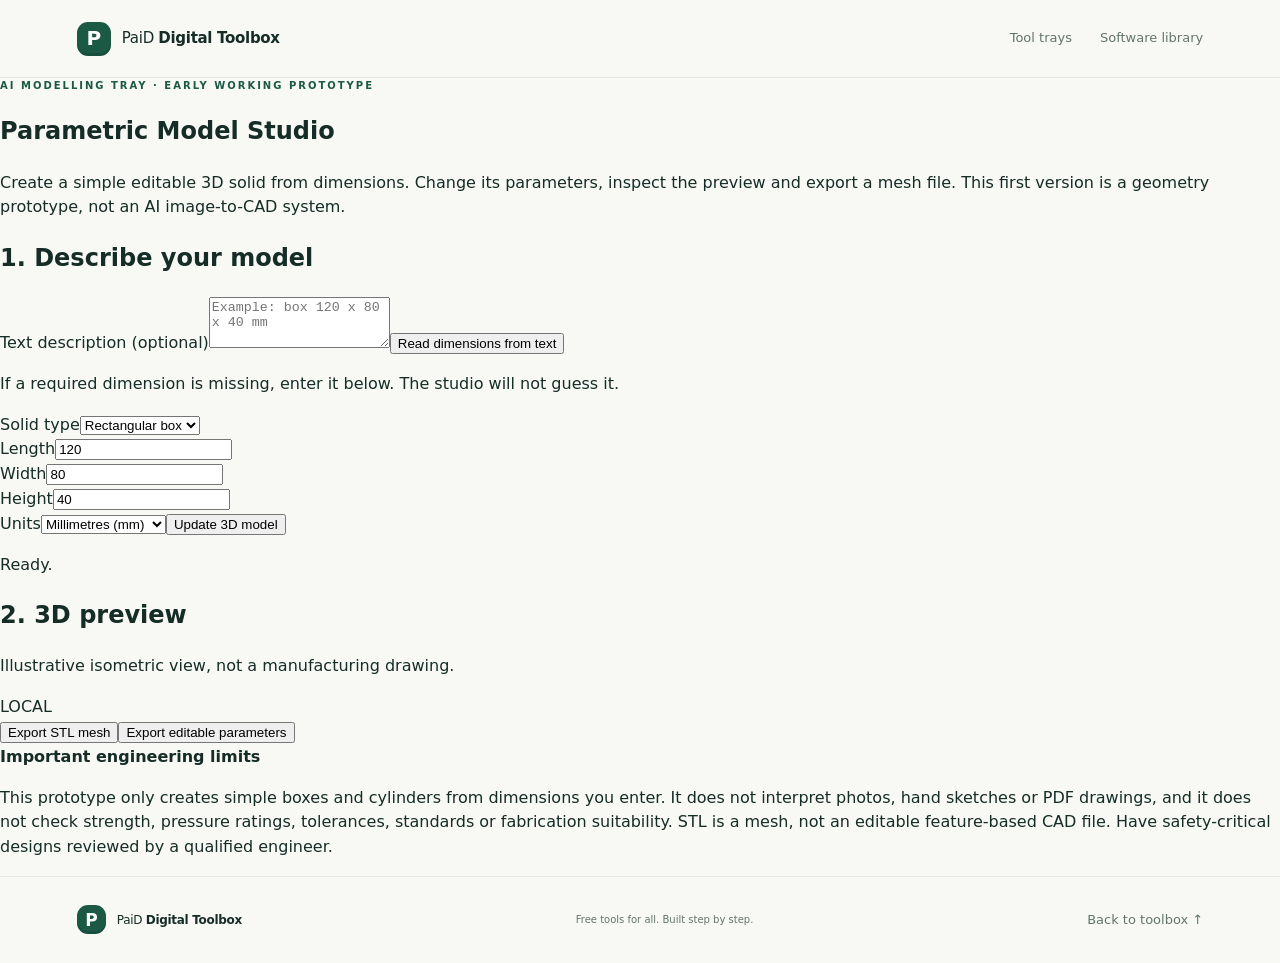
==== modeller.html @ 92340f80 "Add Parametric Model Studio page" ====
<!doctype html>
<html lang="en"><head><meta charset="utf-8"><meta name="viewport" content="width=device-width,initial-scale=1"><meta name="theme-color" content="#102b25"><title>Parametric Model Studio | PaiD Digital Toolbox</title><link rel="stylesheet" href="./styles.css"><link rel="stylesheet" href="./modeller.css"><script src="./modeller.js" defer></script></head>
<body><header class="site-header"><a class="brand" href="./index.html"><span class="brand-mark">P</span><span>PaiD <b>Digital Toolbox</b></span></a><nav><a href="./index.html#toolbox">Tool trays</a><a href="./software-library.html">Software library</a></nav></header>
<main class="model-page"><section class="model-intro"><p class="eyebrow">AI MODELLING TRAY · EARLY WORKING PROTOTYPE</p><h1>Parametric Model Studio</h1><p>Create a simple editable 3D solid from dimensions. Change its parameters, inspect the preview and export a mesh file. This first version is a geometry prototype, not an AI image-to-CAD system.</p></section>
<div class="model-layout"><section class="model-panel"><h2>1. Describe your model</h2><label for="description">Text description (optional)</label><textarea id="description" rows="3" placeholder="Example: box 120 x 80 x 40 mm"></textarea><button type="button" class="model-secondary" id="interpret">Read dimensions from text</button><p class="model-hint" id="interpret-status" aria-live="polite">If a required dimension is missing, enter it below. The studio will not guess it.</p>
<label for="shape">Solid type</label><select id="shape"><option value="box">Rectangular box</option><option value="cylinder">Cylinder</option></select>
<div id="box-fields" class="dimension-grid"><div><label for="length">Length</label><input id="length" type="number" min="0.01" step="any" value="120"></div><div><label for="width">Width</label><input id="width" type="number" min="0.01" step="any" value="80"></div><div><label for="height">Height</label><input id="height" type="number" min="0.01" step="any" value="40"></div></div>
<div id="cylinder-fields" class="dimension-grid" hidden><div><label for="diameter">Diameter</label><input id="diameter" type="number" min="0.01" step="any" value="60"></div><div><label for="cyl-height">Height</label><input id="cyl-height" type="number" min="0.01" step="any" value="100"></div></div>
<label for="units">Units</label><select id="units"><option value="mm">Millimetres (mm)</option><option value="cm">Centimetres (cm)</option><option value="m">Metres (m)</option></select><button type="button" class="model-primary" id="update-model">Update 3D model</button><p class="model-status" id="model-status" role="status">Ready.</p></section>
<section class="model-panel preview-panel"><div class="preview-heading"><div><h2>2. 3D preview</h2><p>Illustrative isometric view, not a manufacturing drawing.</p></div><span class="model-tag">LOCAL</span></div><div id="model-preview" class="model-preview" role="img" aria-label="Isometric preview of the generated solid"></div><div class="model-metrics" id="model-metrics"></div><div class="export-row"><button type="button" class="model-primary" id="export-stl">Export STL mesh</button><button type="button" class="model-secondary" id="export-json">Export editable parameters</button></div></section></div>
<section class="model-warning"><strong>Important engineering limits</strong><p>This prototype only creates simple boxes and cylinders from dimensions you enter. It does not interpret photos, hand sketches or PDF drawings, and it does not check strength, pressure ratings, tolerances, standards or fabrication suitability. STL is a mesh, not an editable feature-based CAD file. Have safety-critical designs reviewed by a qualified engineer.</p></section></main>
<footer class="site-footer"><a class="brand footer-brand" href="./index.html"><span class="brand-mark">P</span><span>PaiD <b>Digital Toolbox</b></span></a><p>Free tools for all. Built step by step.</p><a href="./index.html">Back to toolbox ↑</a></footer></body></html>
---- styles.css ----
:root{--ink:#152c27;--muted:#65736e;--green:#1b5945;--mint:#eaf4ed;--paper:#f8f9f5;--line:#e1e7df;--white:#fff;--gold:#f2c56c;--shadow:0 16px 40px rgba(22,50,39,.07)}*{box-sizing:border-box}html{scroll-behavior:smooth;scroll-padding-top:90px}body{margin:0;background:var(--paper);color:var(--ink);font-family:Inter,ui-sans-serif,system-ui,-apple-system,BlinkMacSystemFont,"Segoe UI",sans-serif;line-height:1.55}a{color:inherit}.site-header{height:78px;padding:0 clamp(20px,6vw,88px);display:flex;align-items:center;justify-content:space-between;background:rgba(248,249,245,.95);border-bottom:1px solid var(--line);position:sticky;top:0;z-index:5;backdrop-filter:blur(12px)}.brand{display:inline-flex;gap:11px;align-items:center;text-decoration:none;font-size:15px;letter-spacing:-.3px}.brand b{font-weight:750}.brand-mark{width:34px;height:34px;border-radius:11px;background:var(--green);color:#fff;display:grid;place-items:center;font-weight:850;font-size:20px;box-shadow:inset 0 -3px 0 rgba(0,0,0,.12)}nav{display:flex;gap:28px}nav a,.site-footer>a:last-child{font-size:13px;color:var(--muted);text-decoration:none}nav a:hover,.site-footer>a:last-child:hover{color:var(--green)}.hero{padding:clamp(60px,8vw,110px) clamp(20px,10vw,150px);display:grid;grid-template-columns:1.15fr .85fr;gap:clamp(36px,8vw,100px);align-items:center;background:radial-gradient(ellipse at 90% 10%,#e5eee3 0,transparent 40%),var(--paper)}.eyebrow{font-size:10px;font-weight:800;letter-spacing:2px;color:var(--green);margin:0 0 16px}.hero h1{font-size:clamp(38px,5.6vw,68px);line-height:1.05;letter-spacing:-3px;margin:0 0 22px;font-weight:780}.hero h1 span,.about-section h2 span{color:#648275}.hero-intro{font-size:16px;color:var(--muted);max-width:490px;line-height:1.8;margin-bottom:28px}.primary-button{display:inline-flex;gap:26px;align-items:center;background:var(--green);color:#fff;text-decoration:none;border-radius:8px;padding:14px 18px;font-size:13px;font-weight:700;box-shadow:0 8px 18px #1b594525}.primary-button:hover{background:#124333;transform:translateY(-1px)}.small-note{font-size:11px;color:var(--muted);margin-top:16px}.hero-panel{min-height:330px;background:#173a2f;color:#fff;border-radius:18px;padding:28px;position:relative;overflow:hidden;box-shadow:var(--shadow)}.hero-panel:after{content:"";position:absolute;width:230px;height:230px;border:1px solid #ffffff20;border-radius:50%;right:-65px;top:25px;box-shadow:0 0 0 30px #ffffff08,0 0 0 60px #ffffff05}.panel-top{font-size:9px;letter-spacing:1.8px;color:#b7d5c6;display:flex;align-items:center;gap:8px}.status-dot{height:6px;width:6px;border-radius:50%;background:#a4d6a7}.panel-symbol{font-size:72px;line-height:1;font-weight:850;margin:43px 0 22px;position:relative;z-index:1}.panel-symbol span{color:var(--gold);font-size:30px;vertical-align:top}.panel-title{font-size:22px;line-height:1.25;letter-spacing:-.7px;font-weight:650;position:relative;z-index:1}.panel-tags{display:flex;flex-wrap:wrap;gap:7px;margin-top:22px;position:relative;z-index:1}.panel-tags span{font-size:10px;border:1px solid #ffffff35;border-radius:100px;padding:5px 9px;color:#d6e7de}.panel-line{height:1px;background:#ffffff25;margin:22px 0 12px}.panel-foot{font-size:10px;color:#c2d5cc;margin:0}.trust-strip{display:flex;justify-content:center;gap:clamp(25px,8vw,115px);padding:24px 20px;border-block:1px solid var(--line);background:#fff}.trust-strip div{display:flex;align-items:center;gap:12px}.trust-strip strong{font-size:11px;color:#759486}.trust-strip span{font-size:12px;font-weight:650}.section,.calculator-section{padding:85px clamp(20px,9vw,130px)}.section-heading{display:flex;justify-content:space-between;align-items:end;gap:28px;margin-bottom:28px}.section-heading h2,.about-section h2{font-size:clamp(29px,3.5vw,42px);letter-spacing:-1.5px;line-height:1.12;margin:0}.section-heading>p{font-size:12px;max-width:350px;color:var(--muted);margin:0 0 3px}.search-box{display:flex;align-items:center;gap:12px;background:#fff;border:1px solid var(--line);border-radius:9px;padding:0 14px;height:52px;max-width:100%;box-shadow:0 3px 12px #172f2410}.search-box>span{font-size:24px;color:#6b8578}.search-box input{border:0;outline:0;background:transparent;flex:1;min-width:0;font:inherit;font-size:13px;color:var(--ink)}kbd{font-size:11px;color:#87928c;border:1px solid var(--line);border-radius:4px;padding:2px 6px}.filter-row{display:flex;gap:8px;flex-wrap:wrap;margin:18px 0 25px}.filter-chip{font:inherit;font-size:11px;border:1px solid var(--line);background:#fff;color:var(--muted);border-radius:100px;padding:8px 14px;cursor:pointer}.filter-chip:hover,.filter-chip.active{background:var(--green);border-color:var(--green);color:#fff}.tool-grid{display:grid;grid-template-columns:repeat(3,minmax(0,1fr));gap:15px}.tool-card{background:#fff;border:1px solid var(--line);border-radius:12px;padding:22px;min-height:250px;display:flex;flex-direction:column;transition:transform .2s,box-shadow .2s}.tool-card:hover{transform:translateY(-3px);box-shadow:var(--shadow)}.tool-icon{width:42px;height:42px;display:grid;place-items:center;border-radius:11px;font-size:14px;font-weight:800;margin-bottom:20px}.green{background:#e5f3e9;color:#276345}.yellow{background:#fff1cf;color:#90631b}.purple{background:#eee8fb;color:#7353a3}.blue{background:#e5effb;color:#32689c}.orange{background:#fbe9db;color:#a15c26}.pink{background:#fae7ee;color:#a6486c}.card-label{font-size:9px;letter-spacing:1.5px;color:#829187;font-weight:800;margin:0 0 7px}.tool-card h3{font-size:17px;letter-spacing:-.4px;margin:0 0 7px}.tool-card>p:not(.card-label){font-size:12px;color:var(--muted);line-height:1.7;margin:0 0 19px}.tool-card>a{font-size:11px;color:var(--green);font-weight:750;text-decoration:none;margin-top:auto}.tool-card>a span{margin-left:4px}.empty-state{padding:25px;text-align:center;color:var(--muted);font-size:13px}.disclaimer{font-size:10px;color:#849087;margin-top:22px}.calculator-section{background:#eef3ed}.calculator-grid{display:grid;grid-template-columns:1fr 1fr;gap:18px}.calculator-card{padding:26px;background:#fff;border:1px solid #dfe7de;border-radius:12px}.calc-heading{display:flex;gap:12px;align-items:center;margin-bottom:22px}.calc-number{font-size:11px;color:#6f927f;background:#eaf3eb;padding:6px 8px;border-radius:6px}.calc-heading h3{font-size:17px;margin:0}.calculator-card label{display:block;font-size:11px;font-weight:650;color:#637169;margin:13px 0 7px}.calculator-card input,.calculator-card select{width:100%;border:1px solid #dce4dc;border-radius:7px;background:#fff;padding:11px 10px;font:inherit;font-size:12px;color:var(--ink);min-width:0}.form-row{display:grid;grid-template-columns:1fr auto 1fr;gap:9px;align-items:end}.swap-button{height:39px;width:36px;border:1px solid var(--line);border-radius:7px;background:#f7faf6;color:var(--green);cursor:pointer;font-size:18px;margin-bottom:0}.result-box{margin-top:22px;background:#f0f6f0;border-radius:8px;padding:15px 16px;display:flex;flex-direction:column;gap:4px}.result-box>span{font-size:9px;letter-spacing:1.5px;color:#718479;font-weight:800}.result-box output{font-size:25px;letter-spacing:-.7px;font-weight:750;color:#205640;overflow-wrap:anywhere}.about-section{padding:75px clamp(20px,10vw,150px);display:grid;grid-template-columns:1fr 1fr;gap:60px;background:#fff}.about-section h2{font-size:clamp(28px,3.4vw,40px)}.about-section>div:last-child{max-width:510px}.about-section>div:last-child p{font-size:13px;color:var(--muted);line-height:1.9;margin-top:0}.site-footer{padding:25px clamp(20px,6vw,88px);display:flex;align-items:center;justify-content:space-between;gap:15px;border-top:1px solid var(--line)}.footer-brand{font-size:12px}.footer-brand .brand-mark{width:29px;height:29px;font-size:17px}.site-footer p{font-size:10px;color:var(--muted)}@media(max-width:850px){.hero{grid-template-columns:1fr 0.8fr;padding-inline:6vw;gap:35px}.hero h1{font-size:clamp(36px,6vw,52px)}.section,.calculator-section{padding-block:65px}.tool-grid{grid-template-columns:repeat(2,minmax(0,1fr))}.about-section{gap:30px;padding-block:60px}}@media(max-width:600px){.site-header{height:66px;padding-inline:18px}nav{gap:13px}nav a{font-size:11px}.brand{font-size:12px;gap:7px}.brand-mark{width:30px;height:30px}.hero{grid-template-columns:1fr;padding:52px 22px 45px;gap:32px}.hero h1{font-size:43px;letter-spacing:-2px}.hero-intro{font-size:14px}.hero-panel{min-height:290px}.panel-symbol{margin-top:32px}.trust-strip{justify-content:flex-start;overflow-x:auto;gap:25px;padding:18px 22px}.trust-strip div{flex:0 0 auto}.section,.calculator-section{padding:55px 20px}.section-heading{display:block}.section-heading>p{margin-top:12px}.tool-grid{grid-template-columns:1fr}.tool-card{min-height:220px}.calculator-grid{grid-template-columns:1fr}.calculator-card{padding:20px}.about-section{grid-template-columns:1fr;gap:24px;padding:55px 22px}.site-footer{flex-wrap:wrap;padding:20px}.site-footer p{order:3;width:100%;margin:0}.site-footer>a:last-child{font-size:11px}}@media(prefers-reduced-motion:reduce){html{scroll-behavior:auto}*,*:before,*:after{transition:none!important}}
/* PDF-to-DXF beta converter */
.converter-section{padding:80px clamp(20px,6vw,88px);background:#f6f8f5;border-top:1px solid var(--line);border-bottom:1px solid var(--line)}
.converter-card{max-width:850px;margin:0 auto;background:#fff;border:1px solid var(--line);border-radius:18px;padding:clamp(20px,4vw,36px);box-shadow:0 12px 35px rgba(16,43,37,.06)}
.upload-zone{display:flex;min-height:170px;flex-direction:column;align-items:center;justify-content:center;gap:10px;text-align:center;border:2px dashed #b7c9c0;border-radius:14px;background:#fbfdfb;cursor:pointer;padding:24px}
.upload-zone:hover{border-color:var(--green,#1d6a50);background:#f5faf6}
.upload-symbol{display:grid;place-items:center;width:44px;height:44px;border-radius:50%;background:#e5f1e9;color:#175b42;font-size:25px}
.upload-zone strong{font-size:17px;color:var(--ink)}
.upload-zone span:last-child{font-size:12px;color:var(--muted)}
.visually-hidden{position:absolute!important;width:1px!important;height:1px!important;padding:0!important;margin:-1px!important;overflow:hidden!important;clip:rect(0,0,0,0)!important;white-space:nowrap!important;border:0!important}
.converter-actions{display:flex;align-items:center;justify-content:space-between;gap:18px;margin-top:22px;flex-wrap:wrap}
.checkbox-label{display:flex;align-items:center;gap:9px;font-size:13px;color:var(--muted)}
.checkbox-label input{width:17px;height:17px}
.converter-actions .primary-button{border:0;cursor:pointer;font:inherit}
.converter-actions .primary-button:disabled{opacity:.45;cursor:not-allowed}
.converter-status{margin:20px 0 0;padding:13px 15px;background:#f4f6f4;border-radius:10px;font-size:13px;line-height:1.6;color:var(--ink);overflow-wrap:anywhere}
.converter-status[data-state="error"]{background:#fff1ef;color:#8d281d}
.converter-status[data-state="success"]{background:#eaf6ed;color:#1d5b34}
.converter-notes{margin-top:20px;font-size:12px;line-height:1.75;color:var(--muted)}
.converter-notes p{margin:8px 0}
.converter-notes strong{color:var(--ink)}
@media(max-width:600px){.converter-section{padding:55px 20px}.converter-actions{align-items:stretch;flex-direction:column}.converter-actions .primary-button{width:100%;text-align:center;justify-content:center}}

/* Offline app and software library */
.offline-section{padding:80px clamp(20px,6vw,88px);background:#f1f6f1;border-top:1px solid var(--line)}
.offline-grid{display:grid;grid-template-columns:repeat(3,minmax(0,1fr));gap:18px}
.offline-card{background:#fff;border:1px solid var(--line);border-radius:16px;padding:24px;min-height:260px}
.offline-card-icon{display:grid;place-items:center;width:42px;height:42px;border-radius:12px;background:var(--mint);color:var(--green);font-size:24px}
.offline-card h3{font-size:18px;margin:18px 0 10px}
.offline-card p{font-size:13px;line-height:1.75;color:var(--muted)}
.text-link{display:inline-block;margin-top:8px;color:var(--green);font-weight:700;font-size:13px;text-decoration:underline;text-underline-offset:3px}
@media(max-width:800px){.offline-grid{grid-template-columns:1fr 1fr}}
@media(max-width:600px){.offline-section{padding:55px 20px}.offline-grid{grid-template-columns:1fr}.offline-card{min-height:0}}

/* Tool trays: grouped workspaces for easier browsing */
.tool-trays{display:grid;gap:28px}.tool-tray{background:#f4f7f3;border:1px solid var(--line);border-radius:16px;padding:20px}.tool-tray[hidden]{display:none}.tool-tray-heading{display:flex;align-items:flex-start;justify-content:space-between;gap:18px;margin-bottom:16px}.tool-tray-heading h3{font-size:18px;letter-spacing:-.3px;margin:0;color:var(--ink)}.tool-tray-heading p{font-size:11px;line-height:1.6;color:var(--muted);margin:2px 0 0;max-width:390px}.tool-tray-grid{display:grid;grid-template-columns:repeat(3,minmax(0,1fr));gap:14px}.tool-tray-grid .tool-card{min-height:220px}@media(max-width:850px){.tool-tray-grid{grid-template-columns:repeat(2,minmax(0,1fr))}}@media(max-width:600px){.tool-tray{padding:14px}.tool-tray-heading{display:block}.tool-tray-heading p{margin-top:6px}.tool-tray-grid{grid-template-columns:1fr}.tool-tray-grid .tool-card{min-height:190px}}


/* Model Studio tray card */
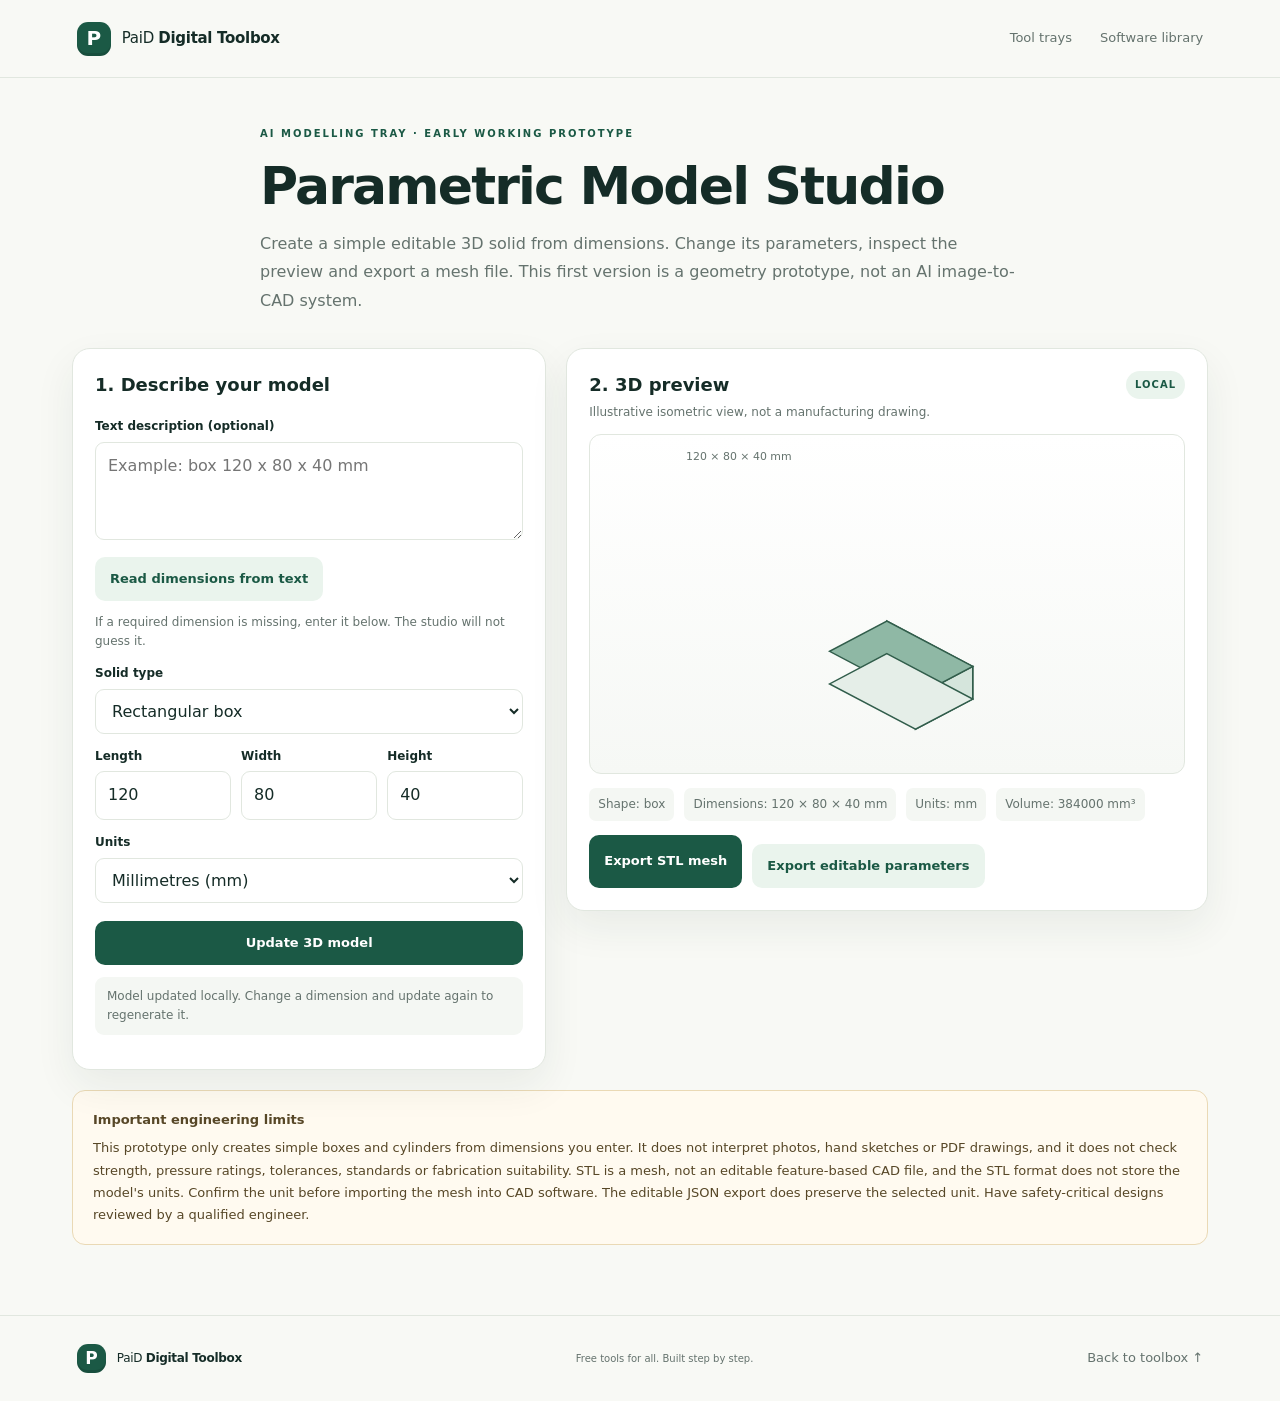
==== commit 2c806dc1: "Clarify STL unit limitation in Model Studio" ====
--- a/modeller.html
+++ b/modeller.html
@@ -8,5 +8,5 @@
 <div id="cylinder-fields" class="dimension-grid" hidden><div><label for="diameter">Diameter</label><input id="diameter" type="number" min="0.01" step="any" value="60"></div><div><label for="cyl-height">Height</label><input id="cyl-height" type="number" min="0.01" step="any" value="100"></div></div>
 <label for="units">Units</label><select id="units"><option value="mm">Millimetres (mm)</option><option value="cm">Centimetres (cm)</option><option value="m">Metres (m)</option></select><button type="button" class="model-primary" id="update-model">Update 3D model</button><p class="model-status" id="model-status" role="status">Ready.</p></section>
 <section class="model-panel preview-panel"><div class="preview-heading"><div><h2>2. 3D preview</h2><p>Illustrative isometric view, not a manufacturing drawing.</p></div><span class="model-tag">LOCAL</span></div><div id="model-preview" class="model-preview" role="img" aria-label="Isometric preview of the generated solid"></div><div class="model-metrics" id="model-metrics"></div><div class="export-row"><button type="button" class="model-primary" id="export-stl">Export STL mesh</button><button type="button" class="model-secondary" id="export-json">Export editable parameters</button></div></section></div>
-<section class="model-warning"><strong>Important engineering limits</strong><p>This prototype only creates simple boxes and cylinders from dimensions you enter. It does not interpret photos, hand sketches or PDF drawings, and it does not check strength, pressure ratings, tolerances, standards or fabrication suitability. STL is a mesh, not an editable feature-based CAD file. Have safety-critical designs reviewed by a qualified engineer.</p></section></main>
+<section class="model-warning"><strong>Important engineering limits</strong><p>This prototype only creates simple boxes and cylinders from dimensions you enter. It does not interpret photos, hand sketches or PDF drawings, and it does not check strength, pressure ratings, tolerances, standards or fabrication suitability. STL is a mesh, not an editable feature-based CAD file, and the STL format does not store the model's units. Confirm the unit before importing the mesh into CAD software. The editable JSON export does preserve the selected unit. Have safety-critical designs reviewed by a qualified engineer.</p></section></main>
 <footer class="site-footer"><a class="brand footer-brand" href="./index.html"><span class="brand-mark">P</span><span>PaiD <b>Digital Toolbox</b></span></a><p>Free tools for all. Built step by step.</p><a href="./index.html">Back to toolbox ↑</a></footer></body></html>
--- a/modeller.css
+++ b/modeller.css
@@ -0,0 +1,2 @@
+.model-page{max-width:1180px;margin:auto;padding:48px 22px 70px}.model-intro{max-width:760px;margin:0 auto 32px}.model-intro h1{font-size:clamp(32px,5vw,52px);letter-spacing:-1.8px;line-height:1.08;margin:0 0 14px}.model-intro>p:last-child{color:var(--muted);line-height:1.8}.model-layout{display:grid;grid-template-columns:minmax(280px,.85fr) minmax(320px,1.15fr);gap:20px;align-items:start}.model-panel{background:#fff;border:1px solid var(--line);border-radius:18px;padding:22px;box-shadow:var(--shadow)}.model-panel h2{font-size:18px;margin:0 0 18px}.model-panel label{display:block;font-size:12px;font-weight:700;margin:13px 0 6px}.model-panel input,.model-panel select,.model-panel textarea{width:100%;padding:11px 12px;border:1px solid var(--line);border-radius:9px;background:#fff;color:var(--ink);font:inherit;min-width:0}.model-panel textarea{resize:vertical}.dimension-grid{display:grid;grid-template-columns:repeat(3,minmax(0,1fr));gap:10px}.model-primary,.model-secondary{border:0;border-radius:10px;padding:12px 15px;font:inherit;font-size:13px;font-weight:750;cursor:pointer}.model-primary{background:var(--green);color:#fff}.model-secondary{background:var(--mint);color:var(--green);margin-top:9px}.model-panel>.model-primary{width:100%;margin-top:18px}.model-hint,.model-status,.preview-heading p{font-size:12px;color:var(--muted);line-height:1.6}.model-status{padding:10px 12px;background:#f4f7f3;border-radius:9px}.preview-heading{display:flex;justify-content:space-between;gap:10px;align-items:start}.preview-heading h2{margin-bottom:4px}.preview-heading p{margin:0 0 12px}.model-tag{font-size:10px;font-weight:800;letter-spacing:1px;background:#eaf4ed;color:var(--green);padding:6px 9px;border-radius:99px}.model-preview{height:340px;border:1px solid var(--line);border-radius:12px;background:linear-gradient(#fff,#f6f8f5);display:grid;place-items:center;overflow:hidden}.model-preview svg{width:100%;height:100%}.model-metrics{display:flex;gap:10px;flex-wrap:wrap;padding:14px 0;font-size:12px;color:var(--muted)}.model-metrics span{background:#f4f7f3;padding:7px 9px;border-radius:7px}.export-row{display:flex;gap:10px;flex-wrap:wrap}.model-warning{margin-top:20px;padding:18px 20px;border:1px solid #ead9b5;background:#fffaf0;border-radius:13px;color:#574727;font-size:13px;line-height:1.7}.model-warning p{margin:6px 0 0}@media(max-width:760px){.site-header nav{gap:12px}.model-page{padding:32px 15px 50px}.model-layout{grid-template-columns:1fr}.model-panel{padding:17px}.model-preview{height:290px}.export-row>*{flex:1}.dimension-grid{gap:8px}}
+.model-panel [hidden]{display:none!important}
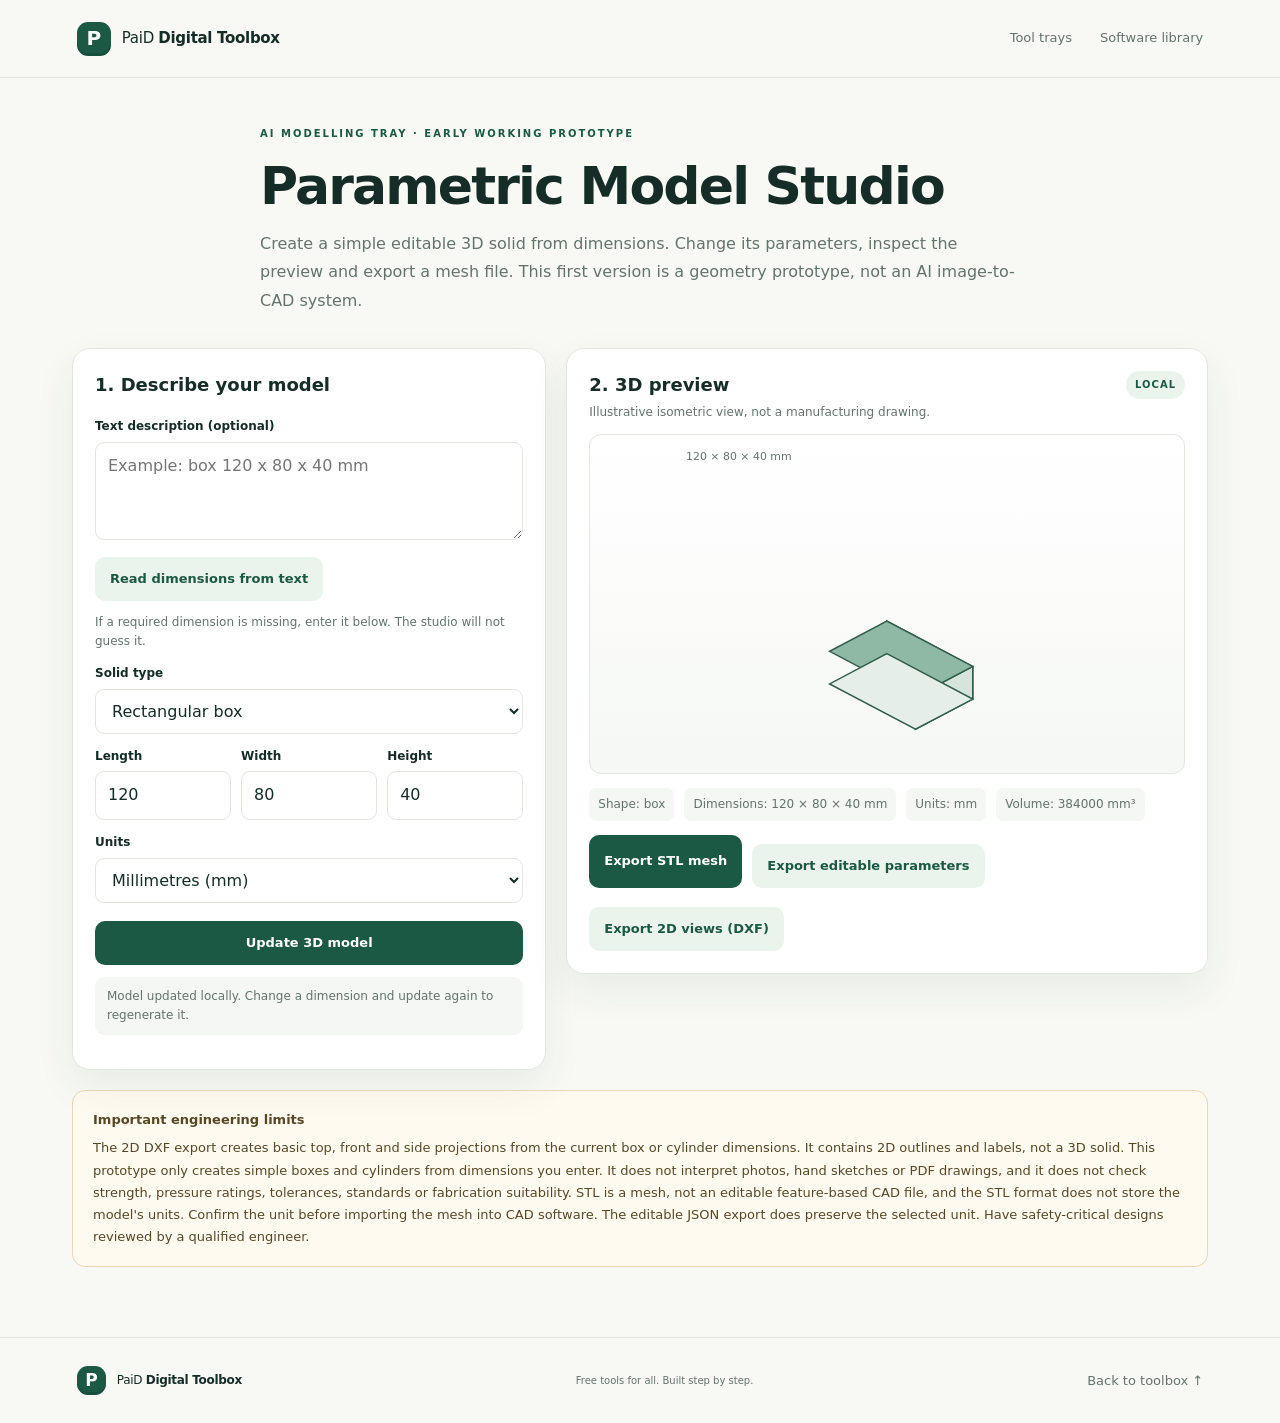
==== commit f58cfc50: "Add 2D projection DXF export to Model Studio" ====
--- a/modeller.html
+++ b/modeller.html
@@ -7,6 +7,6 @@
 <div id="box-fields" class="dimension-grid"><div><label for="length">Length</label><input id="length" type="number" min="0.01" step="any" value="120"></div><div><label for="width">Width</label><input id="width" type="number" min="0.01" step="any" value="80"></div><div><label for="height">Height</label><input id="height" type="number" min="0.01" step="any" value="40"></div></div>
 <div id="cylinder-fields" class="dimension-grid" hidden><div><label for="diameter">Diameter</label><input id="diameter" type="number" min="0.01" step="any" value="60"></div><div><label for="cyl-height">Height</label><input id="cyl-height" type="number" min="0.01" step="any" value="100"></div></div>
 <label for="units">Units</label><select id="units"><option value="mm">Millimetres (mm)</option><option value="cm">Centimetres (cm)</option><option value="m">Metres (m)</option></select><button type="button" class="model-primary" id="update-model">Update 3D model</button><p class="model-status" id="model-status" role="status">Ready.</p></section>
-<section class="model-panel preview-panel"><div class="preview-heading"><div><h2>2. 3D preview</h2><p>Illustrative isometric view, not a manufacturing drawing.</p></div><span class="model-tag">LOCAL</span></div><div id="model-preview" class="model-preview" role="img" aria-label="Isometric preview of the generated solid"></div><div class="model-metrics" id="model-metrics"></div><div class="export-row"><button type="button" class="model-primary" id="export-stl">Export STL mesh</button><button type="button" class="model-secondary" id="export-json">Export editable parameters</button></div></section></div>
-<section class="model-warning"><strong>Important engineering limits</strong><p>This prototype only creates simple boxes and cylinders from dimensions you enter. It does not interpret photos, hand sketches or PDF drawings, and it does not check strength, pressure ratings, tolerances, standards or fabrication suitability. STL is a mesh, not an editable feature-based CAD file, and the STL format does not store the model's units. Confirm the unit before importing the mesh into CAD software. The editable JSON export does preserve the selected unit. Have safety-critical designs reviewed by a qualified engineer.</p></section></main>
+<section class="model-panel preview-panel"><div class="preview-heading"><div><h2>2. 3D preview</h2><p>Illustrative isometric view, not a manufacturing drawing.</p></div><span class="model-tag">LOCAL</span></div><div id="model-preview" class="model-preview" role="img" aria-label="Isometric preview of the generated solid"></div><div class="model-metrics" id="model-metrics"></div><div class="export-row"><button type="button" class="model-primary" id="export-stl">Export STL mesh</button><button type="button" class="model-secondary" id="export-json">Export editable parameters</button><button type="button" class="model-secondary" id="export-dxf">Export 2D views (DXF)</button></div></section></div>
+<section class="model-warning"><strong>Important engineering limits</strong><p>The 2D DXF export creates basic top, front and side projections from the current box or cylinder dimensions. It contains 2D outlines and labels, not a 3D solid. This prototype only creates simple boxes and cylinders from dimensions you enter. It does not interpret photos, hand sketches or PDF drawings, and it does not check strength, pressure ratings, tolerances, standards or fabrication suitability. STL is a mesh, not an editable feature-based CAD file, and the STL format does not store the model's units. Confirm the unit before importing the mesh into CAD software. The editable JSON export does preserve the selected unit. Have safety-critical designs reviewed by a qualified engineer.</p></section></main>
 <footer class="site-footer"><a class="brand footer-brand" href="./index.html"><span class="brand-mark">P</span><span>PaiD <b>Digital Toolbox</b></span></a><p>Free tools for all. Built step by step.</p><a href="./index.html">Back to toolbox ↑</a></footer></body></html>
